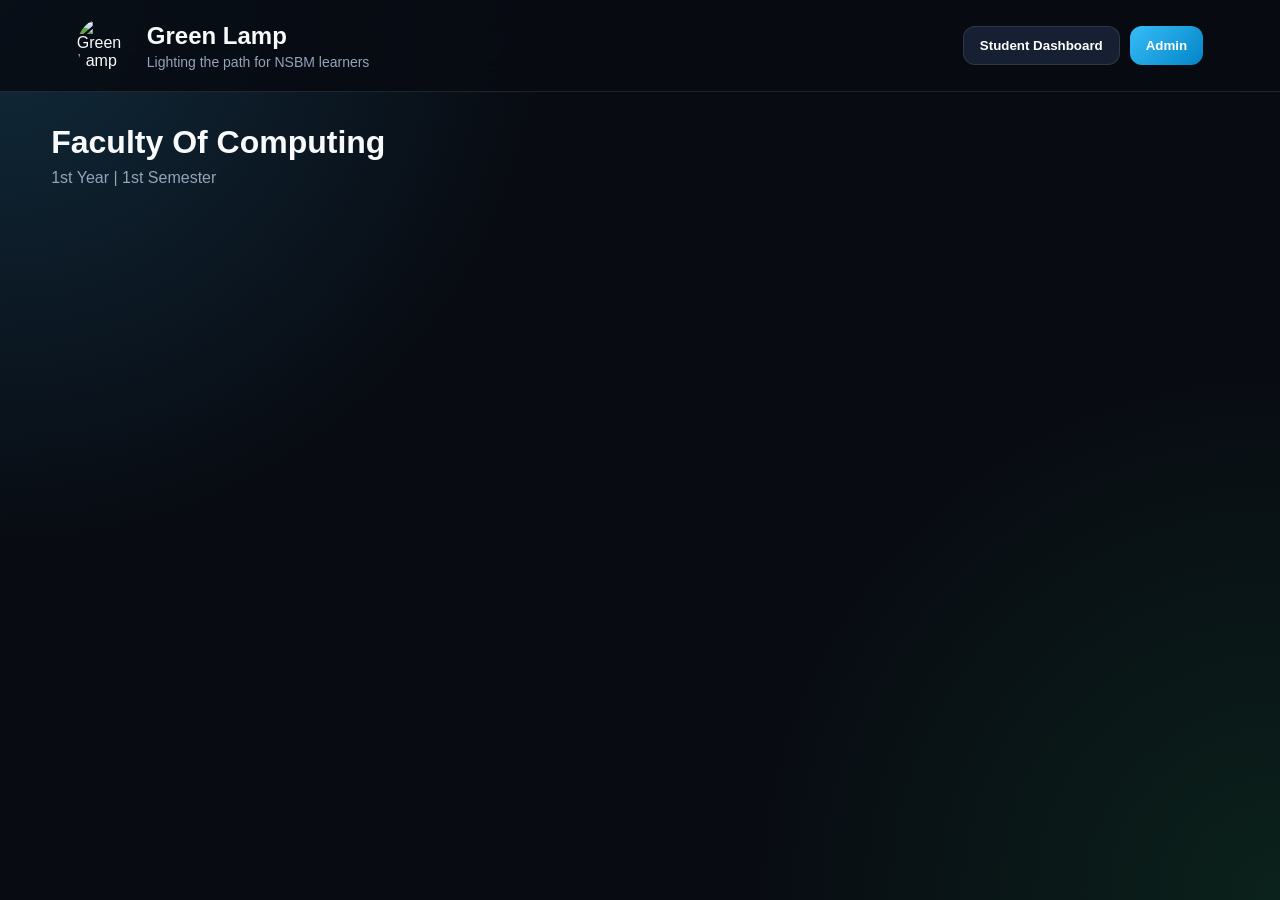
==== index.html @ 4e3dc391 "Remove student login page" ====
<!DOCTYPE html>
<html lang="en">
<head>
  <meta charset="UTF-8" />
  <meta name="viewport" content="width=device-width, initial-scale=1.0" />

  

  <title>Green Lamp</title>
  <link rel="icon" type="image/x-icon" href="/favicon.png">

  <link rel="stylesheet" href="styles.css" />
</head>
<body>

  <header class="topbar">
    <div class="brand">

    <img src="logo.png" alt="Green Lamp Logo" class="logo" />

    <div>
      <h1>Green Lamp</h1>
      <p>Lighting the path for NSBM learners</p>
    </div>

  </div>

    

    <div class="top-actions">
      <button id="homeBtn" class="btn secondary">Student Dashboard</button>
      <button id="adminBtn" class="btn primary">Admin</button>
    </div>
  </header>

  <main class="container">

    <section id="dashboardView" class="view active">
      <div class="section-title">
        <h2>Faculty Of Computing </h2>
        <p>1st Year | 1st Semester</p>
      </div>

      <div id="topicCards" class="card-grid"></div>
    </section>

    <section id="courseView" class="view">
      <button id="backBtn" class="btn secondary back-btn">← Back to Dashboard</button>

      <div class="course-layout">
        <div class="video-panel">
          <div class="course-header">
            <p id="courseBadge" class="badge">1st semester</p>
            <h2 id="courseTitle">Course Title</h2>
            <p id="courseDescription">Course description</p>
          </div>

          <div class="video-wrapper">
            <iframe
              id="videoFrame"
              title="Lesson Video"
              src=""
              allowfullscreen>
            </iframe>
          </div>

          <div class="lesson-info">
            <h3 id="lessonTitle">Lesson Title</h3>
            <p id="lessonDescription">Lesson description</p>
          </div>

          <div class="materials-box">
            <h4>Materials</h4>
            <div id="materialList"></div>
          </div>

          <div class="lesson-actions">
            <button id="markWatchedBtn" class="btn success">Mark as Watched</button>
            <button id="nextLessonBtn" class="btn primary">Next Lesson →</button>
          </div>
        </div>

        <aside class="lesson-sidebar">
          <h3>Chapters</h3>
          <div id="lessonList"></div>
        </aside>
      </div>
    </section>

    <section id="adminView" class="view">
      <div class="section-title">
        <h2>Admin Panel</h2>
        <p>Login as the teacher to manage topics, YouTube lessons, and materials.</p>
      </div>

      <div class="admin-warning">
        <strong>Secure Mode:</strong> Only logged-in teachers can add or delete content.
      </div>

      <div class="admin-card">
        <h3>Add New Module</h3>

        <div class="form-grid">
          <input id="topicNameInput" type="text" placeholder="Topic name e.g. Programming Fundamentals" />
          <input id="topicIconInput" type="text" placeholder="Emoji/icon e.g. 💻" />
          <textarea id="topicDescInput" placeholder="Short topic description"></textarea>
        </div>

        <button id="addTopicBtn" class="btn primary">Add Topic</button>
      </div>

      <div class="admin-card">
        <h3>Add New Video Lesson</h3>

        <div class="form-grid">
          <select id="topicSelect"></select>
          <input id="lessonTitleInput" type="text" placeholder="Lesson title e.g. Number Systems" />
          <input id="youtubeUrlInput" type="text" placeholder="YouTube URL or video ID" />
          <textarea id="lessonDescInput" placeholder="Lesson description"></textarea>
          <input id="materialTitleInput" type="text" placeholder="Material title e.g. Theory PDF" />
          <input id="materialUrlInput" type="text" placeholder="Material URL e.g. Google Drive PDF link" />
        </div>

        <button id="addLessonBtn" class="btn primary">Add Lesson</button>
      </div>

      <div class="admin-card">
        <h3>Manage Existing Content</h3>
        <div id="adminContentList"></div>
      </div>

    </section>
  </main>

  <div id="toast" class="toast"></div>

  <script type="module" src="app.js"></script>
</body>
</html>
---- styles.css ----
/* ==============================
   AL ICT Learning Hub - Styles
   Dark modern responsive design
================================= */

/* Global reset */
* {
  box-sizing: border-box;
  margin: 0;
  padding: 0;
}

/* CSS color variables for easy changes */
:root {
  --bg: #080b12;
  --panel: #111827;
  --panel-light: #172033;
  --text: #f8fafc;
  --muted: #94a3b8;
  --primary: #38bdf8;
  --primary-dark: #0284c7;
  --success: #22c55e;
  --danger: #ef4444;
  --border: rgba(255, 255, 255, 0.1);
  --shadow: 0 20px 50px rgba(0, 0, 0, 0.35);
}

/* Body */
body {
  font-family: Arial, Helvetica, sans-serif;
  background:
    radial-gradient(circle at top left, rgba(56, 189, 248, 0.18), transparent 35%),
    radial-gradient(circle at bottom right, rgba(34, 197, 94, 0.12), transparent 35%),
    var(--bg);
  color: var(--text);
  min-height: 100vh;
}

/* Top bar */
.topbar {
  position: sticky;
  top: 0;
  z-index: 10;
  display: flex;
  justify-content: space-between;
  gap: 20px;
  align-items: center;
  padding: 18px 6%;
  background: rgba(8, 11, 18, 0.86);
  backdrop-filter: blur(18px);
  border-bottom: 1px solid var(--border);

}

/* Brand section */
.brand{
    display: flex;
    align-items: center;
    gap: 15px;
}

/* Logo */
.logo{
    width: 55px;
    height: 55px;
    border-radius: 50%;
    object-fit: cover;
}



.topbar h1 {
  font-size: 24px;
  margin-bottom: 4px;
}

.topbar p {
  color: var(--muted);
  font-size: 14px;
}

.top-actions {
  display: flex;
  gap: 10px;
}

/* Main container */
.container {
  width: min(1180px, 92%);
  margin: 32px auto;
}

/* View switching */
.view {
  display: none;
}

.view.active {
  display: block;
}

/* Section title */
.section-title {
  margin-bottom: 24px;
}

.section-title h2 {
  font-size: 32px;
  margin-bottom: 8px;
}

.section-title p {
  color: var(--muted);
}

/* Buttons */
.btn {
  border: none;
  border-radius: 12px;
  padding: 11px 16px;
  color: white;
  cursor: pointer;
  font-weight: 700;
  transition: 0.2s ease;
}

.btn:hover {
  transform: translateY(-2px);
}

.btn.primary {
  background: linear-gradient(135deg, var(--primary), var(--primary-dark));
}

.btn.secondary {
  background: var(--panel-light);
  border: 1px solid var(--border);
}

.btn.success {
  background: var(--success);
}

.btn.danger {
  background: var(--danger);
}

/* Dashboard cards */
.card-grid {
  display: grid;
  grid-template-columns: repeat(3, 1fr);
  gap: 18px;
}

.topic-card {
  background: linear-gradient(180deg, var(--panel-light), var(--panel));
  border: 1px solid var(--border);
  border-radius: 22px;
  padding: 22px;
  box-shadow: var(--shadow);
  cursor: pointer;
  transition: 0.25s ease;
}

.topic-card:hover {
  transform: translateY(-6px);
  border-color: rgba(56, 189, 248, 0.5);
}

.topic-icon {
  width: 54px;
  height: 54px;
  border-radius: 16px;
  display: grid;
  place-items: center;
  font-size: 26px;
  background: rgba(56, 189, 248, 0.14);
  margin-bottom: 16px;
}

.topic-card h3 {
  font-size: 21px;
  margin-bottom: 8px;
}

.topic-card p {
  color: var(--muted);
  line-height: 1.5;
  margin-bottom: 14px;
}

.progress-bar {
  width: 100%;
  height: 8px;
  border-radius: 999px;
  overflow: hidden;
  background: rgba(255, 255, 255, 0.1);
  margin: 10px 0;
}

.progress-fill {
  height: 100%;
  background: linear-gradient(90deg, var(--primary), var(--success));
}

.progress-text {
  font-size: 13px;
  color: var(--muted);
}

/* Course layout */
.back-btn {
  margin-bottom: 18px;
}

.course-layout {
  display: grid;
  grid-template-columns: 1fr 340px;
  gap: 20px;
}

.video-panel,
.lesson-sidebar,
.admin-card {
  background: rgba(17, 24, 39, 0.92);
  border: 1px solid var(--border);
  border-radius: 24px;
  box-shadow: var(--shadow);
}

.video-panel {
  padding: 22px;
}

.course-header {
  margin-bottom: 18px;
}

.badge {
  display: inline-block;
  color: var(--primary);
  background: rgba(56, 189, 248, 0.12);
  padding: 6px 10px;
  border-radius: 999px;
  font-size: 13px;
  margin-bottom: 10px;
}

.course-header h2 {
  font-size: 28px;
  margin-bottom: 8px;
}

.course-header p,
.lesson-info p,
.muted {
  color: var(--muted);
  line-height: 1.6;
}

/* YouTube responsive video */
.video-wrapper {
  width: 100%;
  aspect-ratio: 16 / 9;
  background: black;
  border-radius: 18px;
  overflow: hidden;
  border: 1px solid var(--border);
  margin-bottom: 20px;
}

.video-wrapper iframe {
  width: 100%;
  height: 100%;
  border: 0;
}

/* Lesson info */
.lesson-info {
  margin-bottom: 18px;
}

.lesson-info h3 {
  margin-bottom: 8px;
}

/* Materials */
.materials-box {
  background: rgba(255, 255, 255, 0.04);
  border: 1px solid var(--border);
  border-radius: 18px;
  padding: 16px;
  margin-bottom: 18px;
}

.materials-box h4 {
  margin-bottom: 10px;
}

.material-link {
  display: inline-block;
  color: var(--primary);
  text-decoration: none;
  margin-right: 12px;
  margin-bottom: 8px;
}

.material-link:hover {
  text-decoration: underline;
}

.lesson-actions {
  display: flex;
  gap: 10px;
  flex-wrap: wrap;
}

/* Lesson sidebar */
.lesson-sidebar {
  padding: 18px;
  max-height: 760px;
  overflow: auto;
}

.lesson-sidebar h3 {
  margin-bottom: 14px;
}

.lesson-item {
  padding: 14px;
  border-radius: 16px;
  border: 1px solid var(--border);
  background: rgba(255, 255, 255, 0.035);
  margin-bottom: 10px;
  cursor: pointer;
  transition: 0.2s ease;
}

.lesson-item:hover,
.lesson-item.active {
  border-color: var(--primary);
  background: rgba(56, 189, 248, 0.1);
}

.lesson-item h4 {
  font-size: 15px;
  margin-bottom: 6px;
}

.lesson-item p {
  font-size: 13px;
  color: var(--muted);
}

.watched {
  color: var(--success);
  font-weight: bold;
}

/* Admin */
.admin-warning {
  background: rgba(250, 204, 21, 0.12);
  border: 1px solid rgba(250, 204, 21, 0.3);
  color: #fde68a;
  padding: 14px;
  border-radius: 16px;
  margin-bottom: 18px;
}

.admin-card {
  padding: 20px;
  margin-bottom: 20px;
}

.admin-card h3 {
  margin-bottom: 14px;
}

.form-grid {
  display: grid;
  grid-template-columns: repeat(2, 1fr);
  gap: 12px;
  margin-bottom: 14px;
}

input,
textarea,
select {
  width: 100%;
  background: #0b1220;
  border: 1px solid var(--border);
  border-radius: 12px;
  color: var(--text);
  padding: 12px;
  outline: none;
}

textarea {
  min-height: 90px;
  resize: vertical;
}

input:focus,
textarea:focus,
select:focus {
  border-color: var(--primary);
}

/* Admin content list */
.admin-topic {
  border: 1px solid var(--border);
  border-radius: 16px;
  padding: 14px;
  margin-bottom: 12px;
  background: rgba(255, 255, 255, 0.035);
}

.admin-topic-header {
  display: flex;
  justify-content: space-between;
  gap: 10px;
  align-items: center;
  margin-bottom: 10px;
}

.admin-lesson {
  display: flex;
  justify-content: space-between;
  gap: 10px;
  align-items: center;
  padding: 10px;
  border-top: 1px solid var(--border);
  color: var(--muted);
}

.backup-actions {
  display: flex;
  gap: 10px;
  flex-wrap: wrap;
  margin-top: 12px;
}

.file-label {
  background: var(--panel-light);
  border: 1px solid var(--border);
  padding: 11px 16px;
  border-radius: 12px;
  cursor: pointer;
  font-weight: 700;
}

.file-label input {
  display: none;
}

/* Toast */
.toast {
  position: fixed;
  right: 20px;
  bottom: 20px;
  background: var(--panel-light);
  border: 1px solid var(--border);
  color: var(--text);
  padding: 14px 18px;
  border-radius: 14px;
  box-shadow: var(--shadow);
  display: none;
}

.toast.show {
  display: block;
}

/* Tablet responsive */
@media (max-width: 900px) {
  .card-grid {
    grid-template-columns: repeat(2, 1fr);
  }

  .course-layout {
    grid-template-columns: 1fr;
  }

  .lesson-sidebar {
    max-height: none;
  }
}

/* Mobile responsive */
@media (max-width: 620px) {
  .topbar {
    flex-direction: column;
    align-items: flex-start;
  }

  .top-actions,
  .lesson-actions,
  .backup-actions {
    width: 100%;
  }

  .btn,
  .file-label {
    width: 100%;
    text-align: center;
  }

  .card-grid,
  .form-grid {
    grid-template-columns: 1fr;
  }

  .section-title h2 {
    font-size: 26px;
  }

  .course-header h2 {
    font-size: 24px;
  }
}
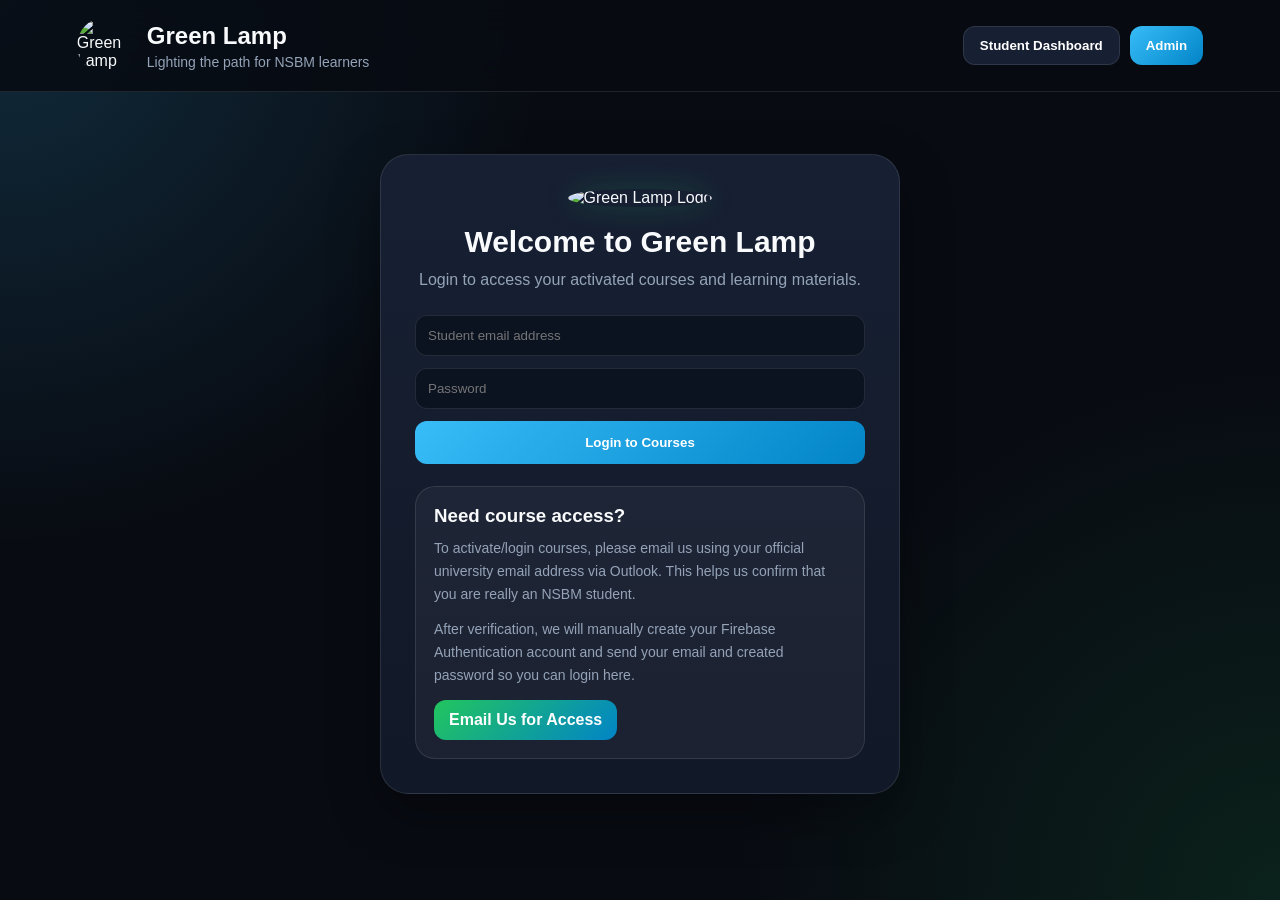
==== commit 82a3b915: "Add student login page" ====
--- a/index.html
+++ b/index.html
@@ -30,12 +30,44 @@
     <div class="top-actions">
       <button id="homeBtn" class="btn secondary">Student Dashboard</button>
       <button id="adminBtn" class="btn primary">Admin</button>
+      <button id="studentLogoutBtn" class="btn secondary logout-hidden">Logout</button>
     </div>
   </header>
 
   <main class="container">
 
-    <section id="dashboardView" class="view active">
+    <!-- Student Login View -->
+    <section id="loginView" class="view active">
+      <div class="login-wrapper">
+        <div class="login-card">
+          <img src="logo.png" alt="Green Lamp Logo" class="login-logo-img" />
+          <h2>Welcome to Green Lamp</h2>
+          <p class="login-subtitle">Login to access your activated courses and learning materials.</p>
+
+          <div class="login-form">
+            <input id="studentEmailInput" type="email" placeholder="Student email address" autocomplete="email" />
+            <input id="studentPasswordInput" type="password" placeholder="Password" autocomplete="current-password" />
+            <button id="studentLoginBtn" class="btn primary login-btn">Login to Courses</button>
+          </div>
+
+          <div class="access-box">
+            <h3>Need course access?</h3>
+            <p>
+              To activate/login courses, please email us using your official university email address via Outlook.
+              This helps us confirm that you are really an NSBM student.
+            </p>
+            <p>
+              After verification, we will manually create your Firebase Authentication account and send your email
+              and created password so you can login here.
+            </p>
+            <a class="request-access-link" href="mailto:greenlamp.lk@gmail.com?subject=Green%20Lamp%20Course%20Access%20Request">Email Us for Access</a>
+          </div>
+        </div>
+      </div>
+    </section>
+
+
+    <section id="dashboardView" class="view">
       <div class="section-title">
         <h2>Faculty Of Computing </h2>
         <p>1st Year | 1st Semester</p>
--- a/styles.css
+++ b/styles.css
@@ -518,3 +518,105 @@
     font-size: 24px;
   }
 }
+
+
+/* ==============================
+   Student Login UI
+================================= */
+.login-wrapper {
+  min-height: calc(100vh - 170px);
+  display: grid;
+  place-items: center;
+  padding: 20px 0 50px;
+}
+
+.login-card {
+  width: min(520px, 100%);
+  background: linear-gradient(180deg, var(--panel-light), var(--panel));
+  border: 1px solid var(--border);
+  border-radius: 28px;
+  padding: 34px;
+  box-shadow: var(--shadow);
+  text-align: center;
+  animation: softPop 0.45s ease;
+}
+
+.login-logo-img {
+  width: 86px;
+  height: 86px;
+  object-fit: cover;
+  border-radius: 50%;
+  margin-bottom: 18px;
+  box-shadow: 0 0 28px rgba(34, 197, 94, 0.22);
+}
+
+.login-card h2 {
+  font-size: 30px;
+  margin-bottom: 8px;
+}
+
+.login-subtitle {
+  color: var(--muted);
+  line-height: 1.6;
+  margin-bottom: 22px;
+}
+
+.login-form {
+  display: grid;
+  gap: 12px;
+  margin-bottom: 22px;
+}
+
+.login-btn {
+  width: 100%;
+  padding: 14px 18px;
+}
+
+.access-box {
+  text-align: left;
+  background: rgba(255,255,255,0.045);
+  border: 1px solid var(--border);
+  border-radius: 20px;
+  padding: 18px;
+}
+
+.access-box h3 {
+  margin-bottom: 10px;
+}
+
+.access-box p {
+  color: var(--muted);
+  font-size: 14px;
+  line-height: 1.65;
+  margin-bottom: 12px;
+}
+
+.request-access-link {
+  display: inline-block;
+  text-decoration: none;
+  color: white;
+  font-weight: 700;
+  background: linear-gradient(135deg, var(--success), var(--primary-dark));
+  padding: 11px 15px;
+  border-radius: 12px;
+}
+
+.logout-hidden, .admin-hidden {
+  display: none !important;
+}
+
+@keyframes softPop {
+  from { opacity: 0; transform: translateY(12px) scale(0.98); }
+  to { opacity: 1; transform: translateY(0) scale(1); }
+}
+
+@media (max-width: 620px) {
+  .login-card {
+    padding: 24px;
+    border-radius: 22px;
+  }
+
+  .login-card h2 {
+    font-size: 24px;
+  }
+}
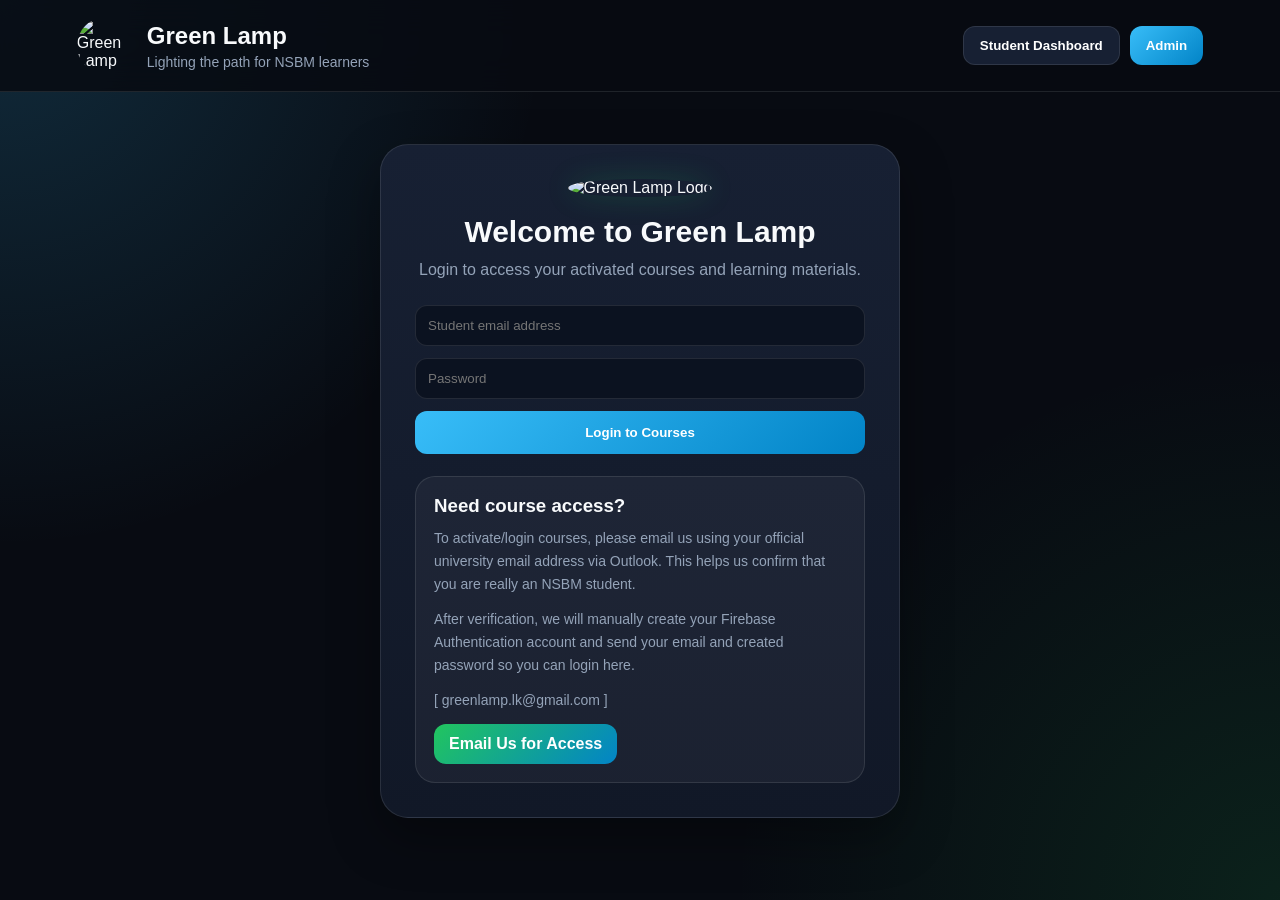
==== commit 5b910629: "final" ====
--- a/index.html
+++ b/index.html
@@ -59,6 +59,9 @@
             <p>
               After verification, we will manually create your Firebase Authentication account and send your email
               and created password so you can login here.
+            </p>
+            <p>
+              [ greenlamp.lk@gmail.com ]
             </p>
             <a class="request-access-link" href="mailto:greenlamp.lk@gmail.com?subject=Green%20Lamp%20Course%20Access%20Request">Email Us for Access</a>
           </div>
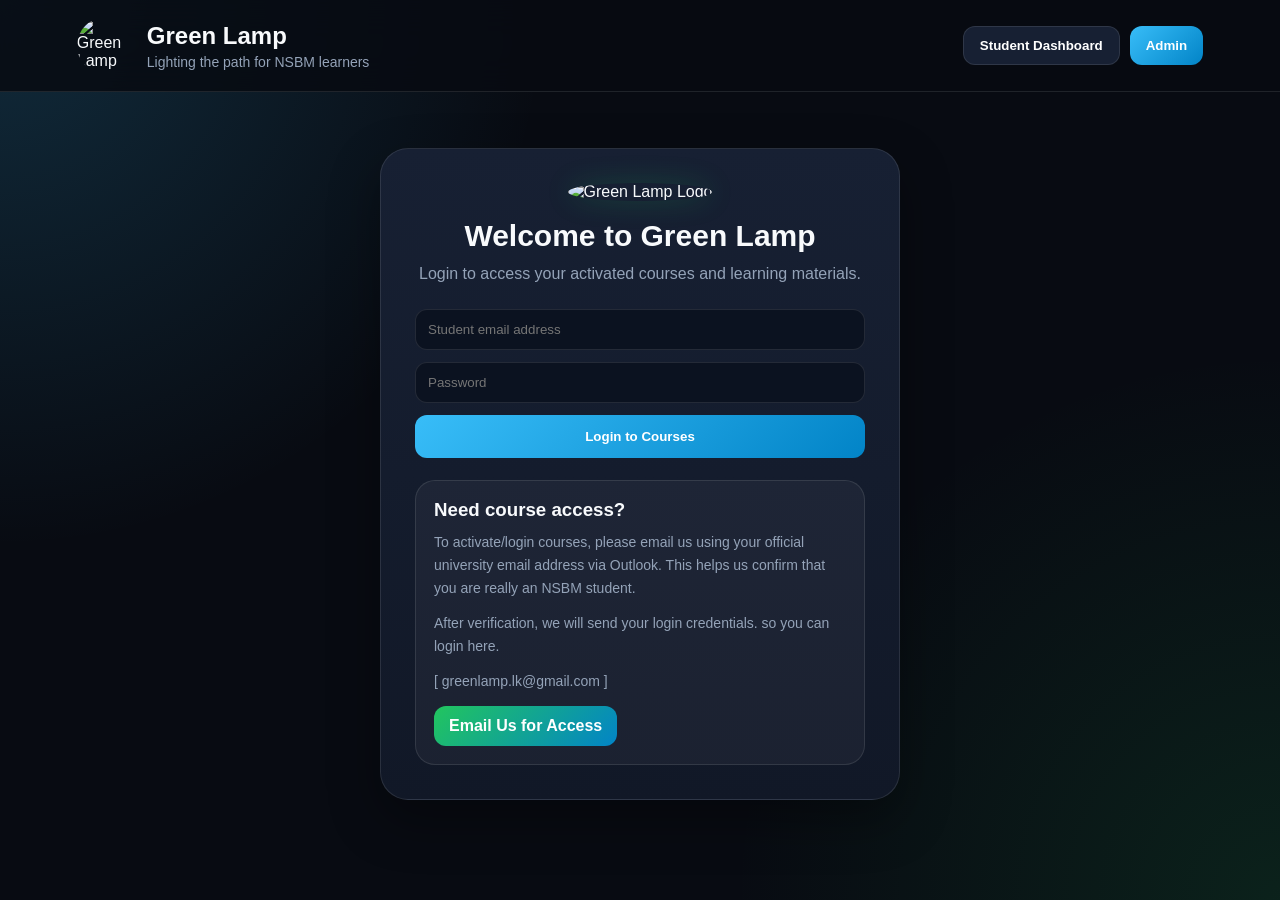
==== commit be4d6c46: "final--" ====
--- a/index.html
+++ b/index.html
@@ -57,8 +57,7 @@
               This helps us confirm that you are really an NSBM student.
             </p>
             <p>
-              After verification, we will manually create your Firebase Authentication account and send your email
-              and created password so you can login here.
+              After verification, we will send your login credentials. so you can login here.
             </p>
             <p>
               [ greenlamp.lk@gmail.com ]
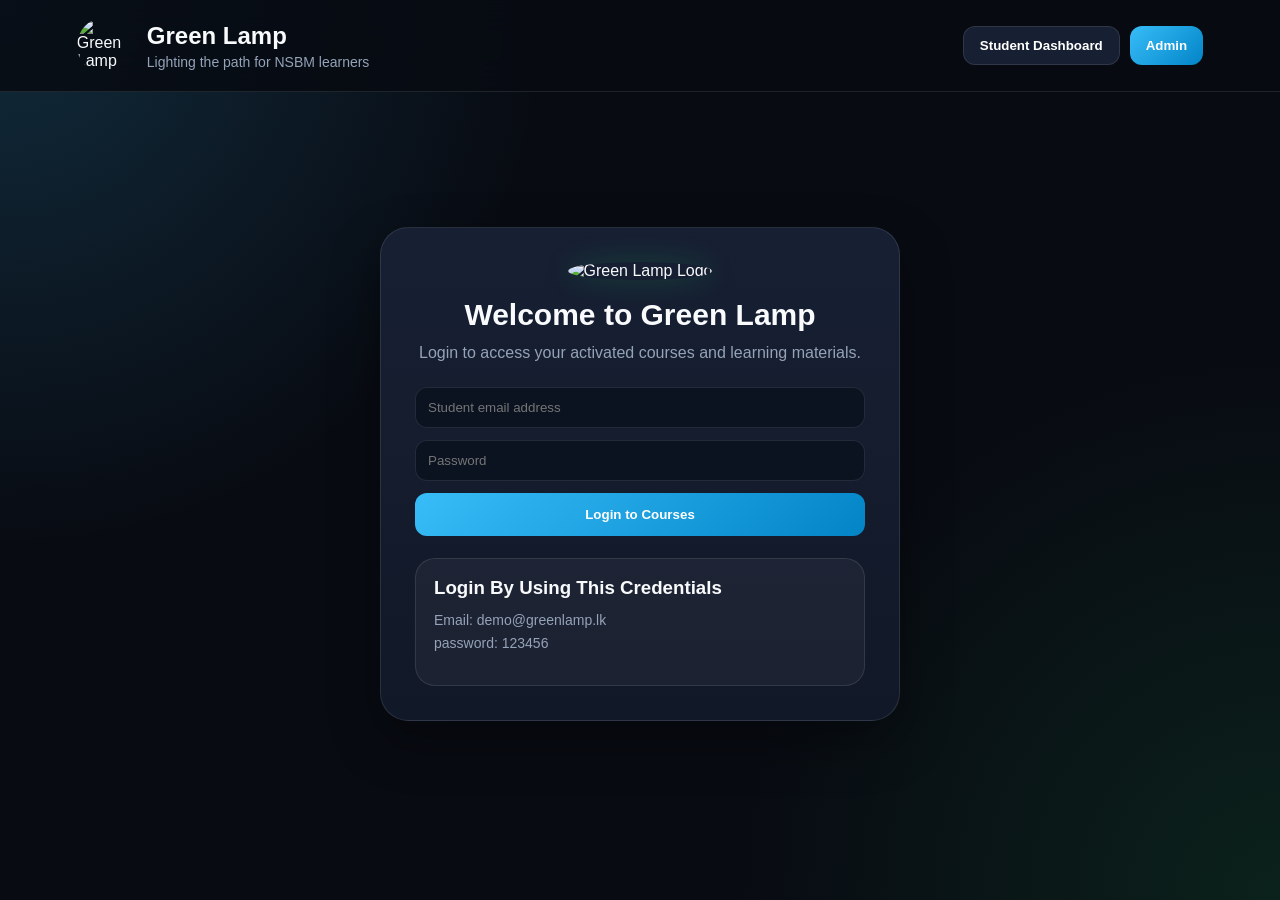
==== commit ca87ce3a: "Add temporary login credentials section Added temporary login credentials for demo purposes." ====
--- a/index.html
+++ b/index.html
@@ -50,6 +50,24 @@
             <button id="studentLoginBtn" class="btn primary login-btn">Login to Courses</button>
           </div>
 
+<!-- Temporary-->
+          <div class="access-box">
+            <h3>Login By Using This Credentials </h3>
+            <p>
+              Email: demo@greenlamp.lk <br>
+              password: 123456
+            </p>
+            
+        
+          </div>
+
+
+
+
+
+
+
+<!-- Future Improvement
           <div class="access-box">
             <h3>Need course access?</h3>
             <p>
@@ -64,6 +82,8 @@
             </p>
             <a class="request-access-link" href="mailto:greenlamp.lk@gmail.com?subject=Green%20Lamp%20Course%20Access%20Request">Email Us for Access</a>
           </div>
+
+-->
         </div>
       </div>
     </section>
@@ -170,4 +190,4 @@
 
   <script type="module" src="app.js"></script>
 </body>
-</html>+</html>
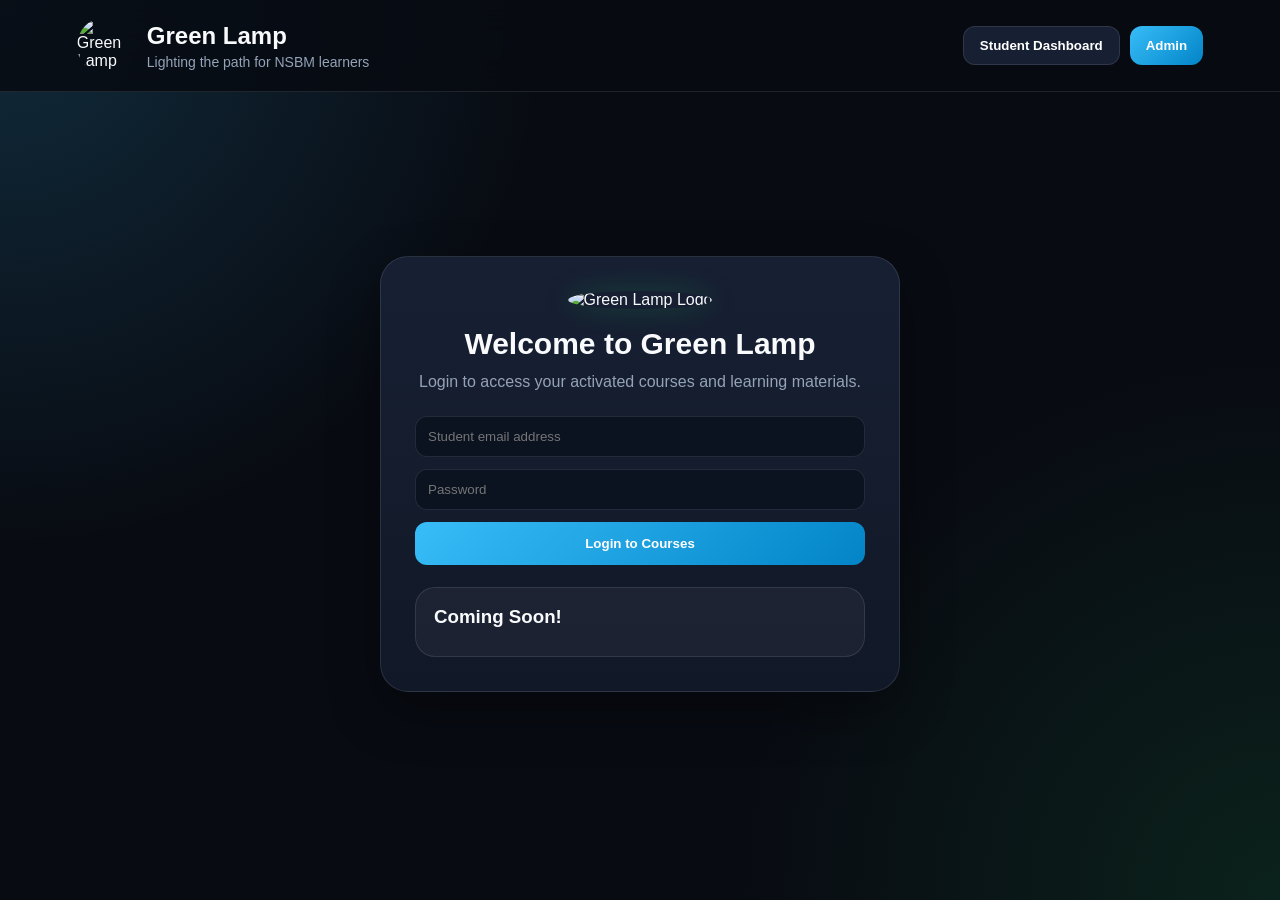
==== commit 16e1b40a: "Add 'Coming Soon!' message to access box Added a 'Coming Soon!' message in the access box." ====
--- a/index.html
+++ b/index.html
@@ -52,12 +52,16 @@
 
 <!-- Temporary-->
           <div class="access-box">
+            <h3>Coming Soon!</h3>
+
+            <!--
             <h3>Login By Using This Credentials </h3>
             <p>
               Email: demo@greenlamp.lk <br>
               password: 123456
             </p>
-            
+
+            -->
         
           </div>
 
